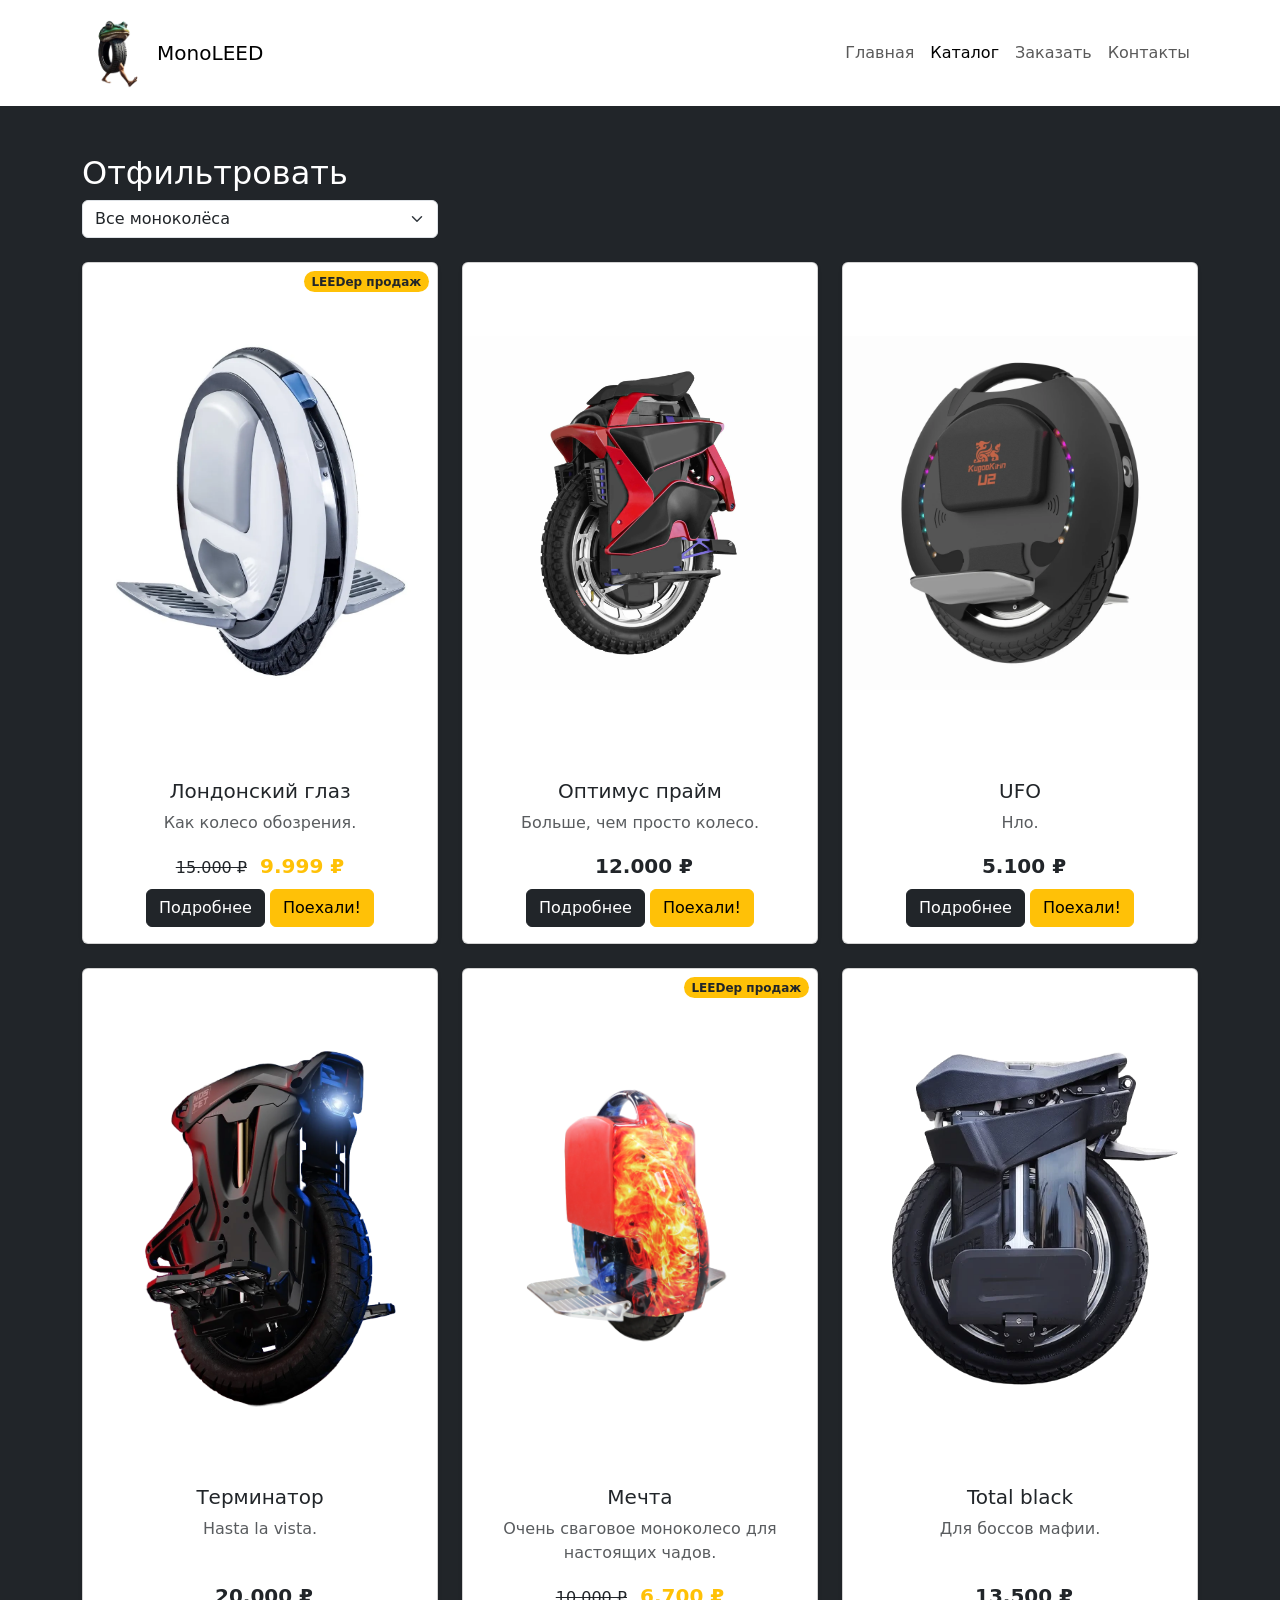
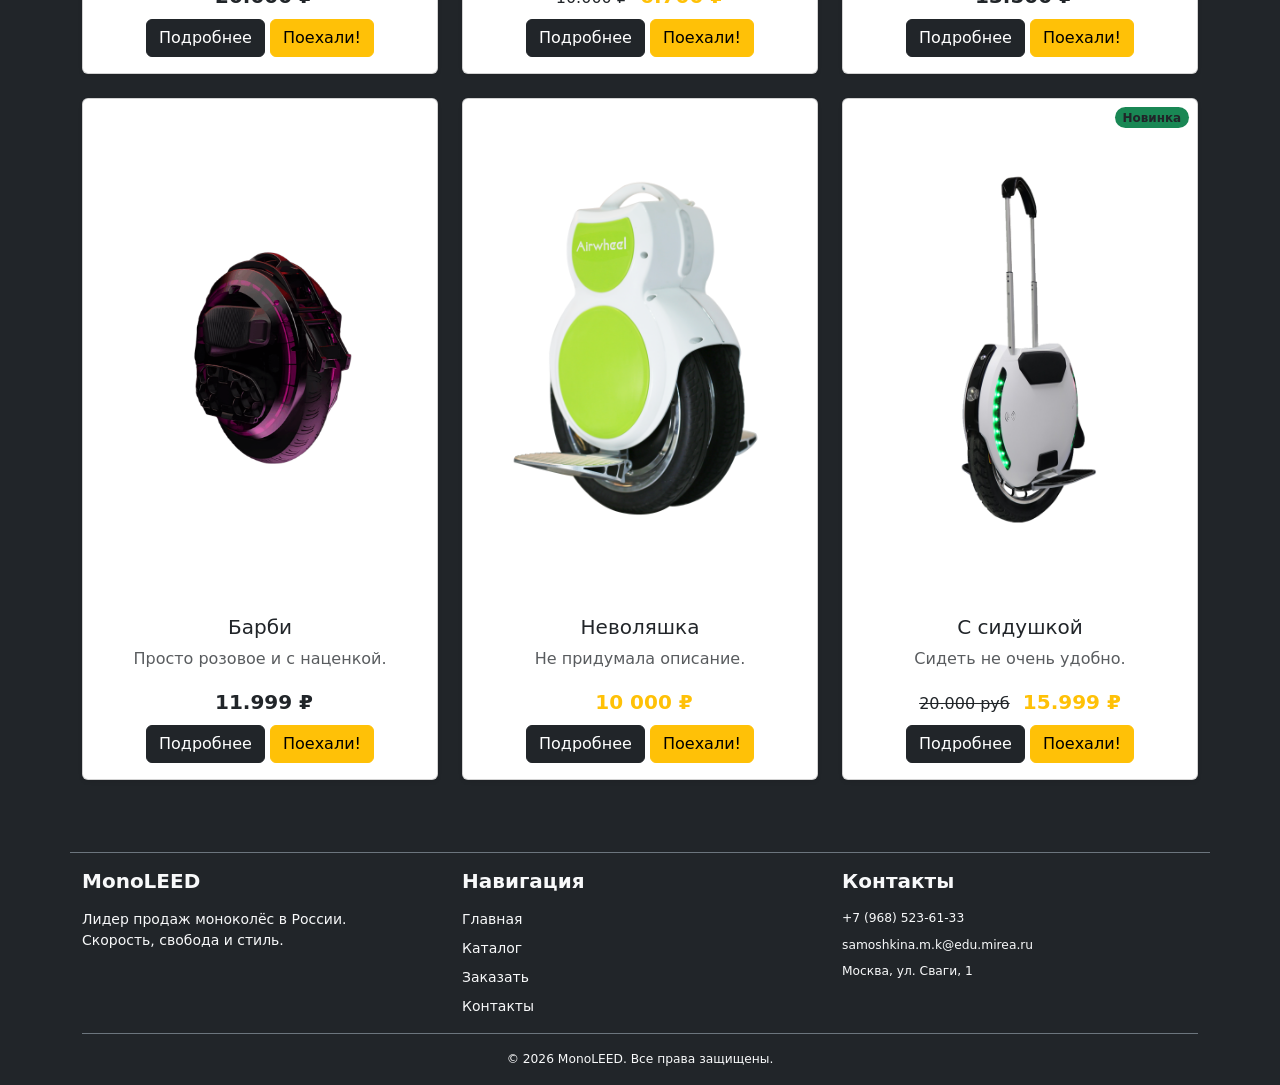
==== catalog.html @ f733b12c "Первый коммит проекта MonoLEED" ====
<!DOCTYPE html>
<html lang="ru">
<head>
    <meta charset="UTF-8">
    <meta name="viewport" content="width=device-width, initial-scale=1.0">
    <title>Каталог</title>
    <link rel="stylesheet" href="vendor/bootstrap/css/bootstrap.min.css">
    <link rel="stylesheet" href="css/custom.css">
    <script src="vendor/bootstrap/js/bootstrap.bundle.min.js"></script>
</head>
<body>
    <header>
        <nav class="navbar navbar-expand-lg">
            <div class="container">

            <a href="index.html" class="navbar-brand d-flex align-items-center gap-2">
                <img src="images/Logo.png" alt="MonoLEED" height="80">
                <span>MonoLEED</span>
            </a>

            <div class="collapse navbar-collapse" id="mainNav">
                <ul class="navbar-nav ms-auto">
                <li class="nav-item"><a class="nav-link" href="index.html">Главная</a></li>
                <li class="nav-item"><a class="nav-link active" href="catalog.html">Каталог</a></li>
                <li class="nav-item"><a class="nav-link" href="order.html">Заказать</a></li>
                <li class="nav-item"><a class="nav-link" href="contacts.html">Контакты</a></li>
                </ul>
            </div>

            </div>
        </nav>
    </header>

    <main class = "bg-dark text-white">
        <section class="py-5">
            <div class="container">

                <!-- Фильтры-->
                <div class="row mb-4">
                    <div class="col-md-4">
                        <h2>Отфильтровать</h2>
                        <select class="form-select">
                        <option>Все моноколёса</option>
                        <option>Очень крутые</option>
                        <option>Недорогие</option>
                        </select>
                    </div>
                </div>

                <div  class="row g-4">
                    <!--Одна целая карточка-->
                    <div class="col-12 col-sm-6 col-lg-4">
                        <div class = "card shadow-sm position-relative h-100">

                            <img src = "images/Card_1_London.webp" class = "card-img-top" alt="картинка">

                            <div class = "card-body d-flex flex-column text-center">
                                <h2 class = "card-title h5">Лондонский глаз</h2>
                                <p class = "card-text text-muted">Как колесо обозрения.</p>

                                <div class ="mt-auto">
                                    <p class="mb-2">
                                        <span class = "text-decoration-line-through">15.000 ₽</span>
                                        <span class="fw-bold fs-5 text-warning ms-2">9.999 ₽</span>
                                    </p>
                                    <a class = "btn btn-dark" href="product.html">Подробнее</a>
                                    <a class = "btn btn-warning" href="order.html">Поехали!</a>
                                </div>
                            </div>

                            <span class = "badge bg-warning text-dark position-absolute top-0 end-0 m-2 rounded-pill">
                                LEEDер продаж
                            </span> <!--Значок лидер продаж?-->

                        </div>
                    </div>
                    <!--Одна целая карточка-->

                    <!--2-->
                    <div class="col-12 col-sm-6 col-lg-4">
                        <div class = "card shadow-sm position-relative h-100">

                            <img src = "images/Сard_2_Optimus.webp" class = "card-img-top" alt="картинка">

                            <div class = "card-body d-flex flex-column text-center">
                                <h2 class = "card-title h5">Оптимус прайм</h2>
                                <p class = "card-text text-muted">Больше, чем просто колесо.</p>

                                <div class ="mt-auto">
                                    <p class="mb-2">
                                        <span class="fw-bold fs-5 ms-2">12.000 ₽</span>
                                    </p>
                                    <a class = "btn btn-dark" href="product.html">Подробнее</a>
                                    <a class = "btn btn-warning" href="order.html">Поехали!</a>
                                </div>
                            </div>

                        </div>
                    </div>

                    <!--3-->
                    <div class="col-12 col-sm-6 col-lg-4">
                        <div class = "card shadow-sm position-relative h-100">

                            <img src = "images/Card_3_UFO.webp" class = "card-img-top" alt="картинка">

                            <div class = "card-body d-flex flex-column text-center">
                                <h2 class = "card-title h5">UFO</h2>
                                <p class = "card-text text-muted">Нло.</p>

                                <div class ="mt-auto">
                                    <p class="mb-2">
                                        <span class="fw-bold fs-5 ms-2">5.100 ₽</span>
                                    </p>
                                    <a class = "btn btn-dark" href="product.html">Подробнее</a>
                                    <a class = "btn btn-warning" href="order.html">Поехали!</a>
                                </div>
                            </div>

                        </div>
                    </div>

                    <!--4-->
                    <div class="col-12 col-sm-6 col-lg-4">
                        <div class = "card shadow-sm position-relative h-100">

                            <img src = "images/Card_4_Terminator.png" class = "card-img-top" alt="картинка">

                            <div class = "card-body d-flex flex-column text-center">
                                <h2 class = "card-title h5">Терминатор</h2>
                                <p class = "card-text text-muted">Hasta la vista.</p>

                                <div class ="mt-auto">
                                    <p class="mb-2">
                                        <span class="fw-bold fs-5 ms-2">20.000 ₽</span>
                                    </p>
                                    <a class = "btn btn-dark" href="product.html">Подробнее</a>
                                    <a class = "btn btn-warning" href="order.html">Поехали!</a>
                                </div>
                            </div>

                        </div>
                    </div>

                    <!--5-->
                    <div class="col-12 col-sm-6 col-lg-4">
                        <div class = "card shadow-sm position-relative h-100">

                            <img src = "images/Card_5_Svaga.png" class = "card-img-top" alt="картинка">

                            <div class = "card-body d-flex flex-column text-center">
                                <h2 class = "card-title h5">Мечта</h2>
                                <p class = "card-text text-muted">Очень сваговое моноколесо для настоящих чадов.</p>

                                <div class ="mt-auto">
                                    <p class="mb-2">
                                        <span class = "text-decoration-line-through">10.000 ₽</span>
                                        <span class="fw-bold fs-5 text-warning ms-2">6.700 ₽</span>
                                    </p>
                                    <a class = "btn btn-dark" href="product.html">Подробнее</a>
                                    <a class = "btn btn-warning" href="order.html">Поехали!</a>
                                </div>
                            </div>

                            <span class = "badge bg-warning text-dark position-absolute top-0 end-0 m-2 rounded-pill">
                                LEEDер продаж
                            </span> <!--Значок лидер продаж?-->

                        </div>
                    </div>

                    <!--6-->
                    <div class="col-12 col-sm-6 col-lg-4">
                        <div class = "card shadow-sm position-relative h-100">

                            <img src = "images/Card_6_Total.webp" class = "card-img-top" alt="картинка">

                            <div class = "card-body d-flex flex-column text-center">
                                <h2 class = "card-title h5">Total black</h2>
                                <p class = "card-text text-muted">Для боссов мафии.</p>

                                <div class ="mt-auto">
                                    <p class="mb-2">
                                        <span class="fw-bold fs-5 ms-2">13.500 ₽</span>
                                    </p>
                                    <a class = "btn btn-dark" href="product.html">Подробнее</a>
                                    <a class = "btn btn-warning" href="order.html">Поехали!</a>
                                </div>
                            </div>

                        </div>
                    </div>

                    <!--7-->
                    <div class="col-12 col-sm-6 col-lg-4">
                        <div class = "card shadow-sm position-relative h-100">

                            <img src = "images/Card_7_Barbie.png" class = "card-img-top" alt="картинка">

                            <div class = "card-body d-flex flex-column text-center">
                                <h2 class = "card-title h5">Барби</h2>
                                <p class = "card-text text-muted">Просто розовое и с наценкой.</p>

                                <div class ="mt-auto">
                                    <p class="mb-2">
                                        <span class="fw-bold fs-5 ms-2">11.999 ₽</span>
                                    </p>
                                    <a class = "btn btn-dark" href="product.html">Подробнее</a>
                                    <a class = "btn btn-warning" href="order.html">Поехали!</a>
                                </div>
                            </div>

                        </div>
                    </div>

                    <!--8-->
                    <div class="col-12 col-sm-6 col-lg-4">
                        <div class = "card shadow-sm position-relative h-100">

                            <img src = "images/Card_8_Nevo.png" class = "card-img-top" alt="картинка">

                            <div class = "card-body d-flex flex-column text-center">
                                <h2 class = "card-title h5">Неволяшка</h2>
                                <p class = "card-text text-muted">Не придумала описание.</p>

                                <div class ="mt-auto">
                                    <p class="mb-2">
                                        <span class="fw-bold fs-5 text-warning ms-2">10 000 ₽</span>
                                    </p>
                                    <a class = "btn btn-dark" href="product.html">Подробнее</a>
                                    <a class = "btn btn-warning" href="order.html">Поехали!</a>
                                </div>
                            </div>

                        </div>
                    </div>

                    <!--9-->
                    <div class="col-12 col-sm-6 col-lg-4">
                        <div class = "card shadow-sm position-relative h-100">

                            <img src = "images/Card_9_Seat.png" class = "card-img-top" alt="картинка">

                            <div class = "card-body d-flex flex-column text-center">
                                <h2 class = "card-title h5">С сидушкой</h2>
                                <p class = "card-text text-muted">Сидеть не очень удобно.</p>

                                <div class ="mt-auto">
                                    <p class="mb-2">
                                        <span class = "text-decoration-line-through">20.000 руб</span>
                                        <span class="fw-bold fs-5 text-warning ms-2">15.999 ₽</span>
                                    </p>
                                    <a class = "btn btn-dark" href="product.html">Подробнее</a>
                                    <a class = "btn btn-warning" href="order.html">Поехали!</a>
                                </div>
                            </div>

                            <span class = "badge bg-success text-dark position-absolute top-0 end-0 m-2 rounded-pill">
                                Новинка
                            </span> <!--Значок лидер продаж?-->

                        </div>
                    </div>

                </div>
            </div>
        </section>


    </main>

    <footer class="bg-dark text-light small py-3">
        <div class="container border-top border-secondary pt-3 mt-2">

            <div class="row g-4">

                <div class="col-12 col-md-4">
                    <h5 class="fw-bold mb-3">MonoLEED</h5>
                    <p>
                        Лидер продаж моноколёс в России.<br>
                        Скорость, свобода и стиль.
                    </p>
                </div>

                <div class="col-12 col-md-4">
                    <h5 class="fw-bold mb-3">Навигация</h5>
                    <ul class="list-unstyled">
                    <li class="mb-2"><a href="index.html" class="link-light text-decoration-none">Главная</a></li>
                    <li class="mb-2"><a href="catalog.html" class="link-light text-decoration-none">Каталог</a></li>
                    <li class="mb-2"><a href="order.html" class="link-light text-decoration-none">Заказать</a></li>
                    <li class="mb-2"><a href="contacts.html" class="link-light text-decoration-none">Контакты</a></li>
                    </ul>
                </div>

                <div class="col-12 col-md-4">
                    <h5 class="fw-bold mb-3">Контакты</h5>
                    <ul class="list-unstyled small">
                    <li class="mb-2">+7 (968) 523-61-33</li>
                    <li class="mb-2">samoshkina.m.k@edu.mirea.ru</li>
                    <li class="mb-2">Москва, ул. Сваги, 1</li>
                    </ul>
                </div>

            </div>

            <div class="border-top border-secondary pt-3 text-center small">
            © 2026 MonoLEED. Все права защищены.
            </div>
        </div>
    </footer>
    
</body>
</html>
---- css/custom.css ----
.link-light:hover {
  color: #ffc107 !important;
  transition: 0.4s;
}

.card-img-top {
  height: 500px;
  object-fit: contain;
}

.btn-light:hover {
  background-color: #ffc107;
  border-color: #ffc107;
  color: #000;
}
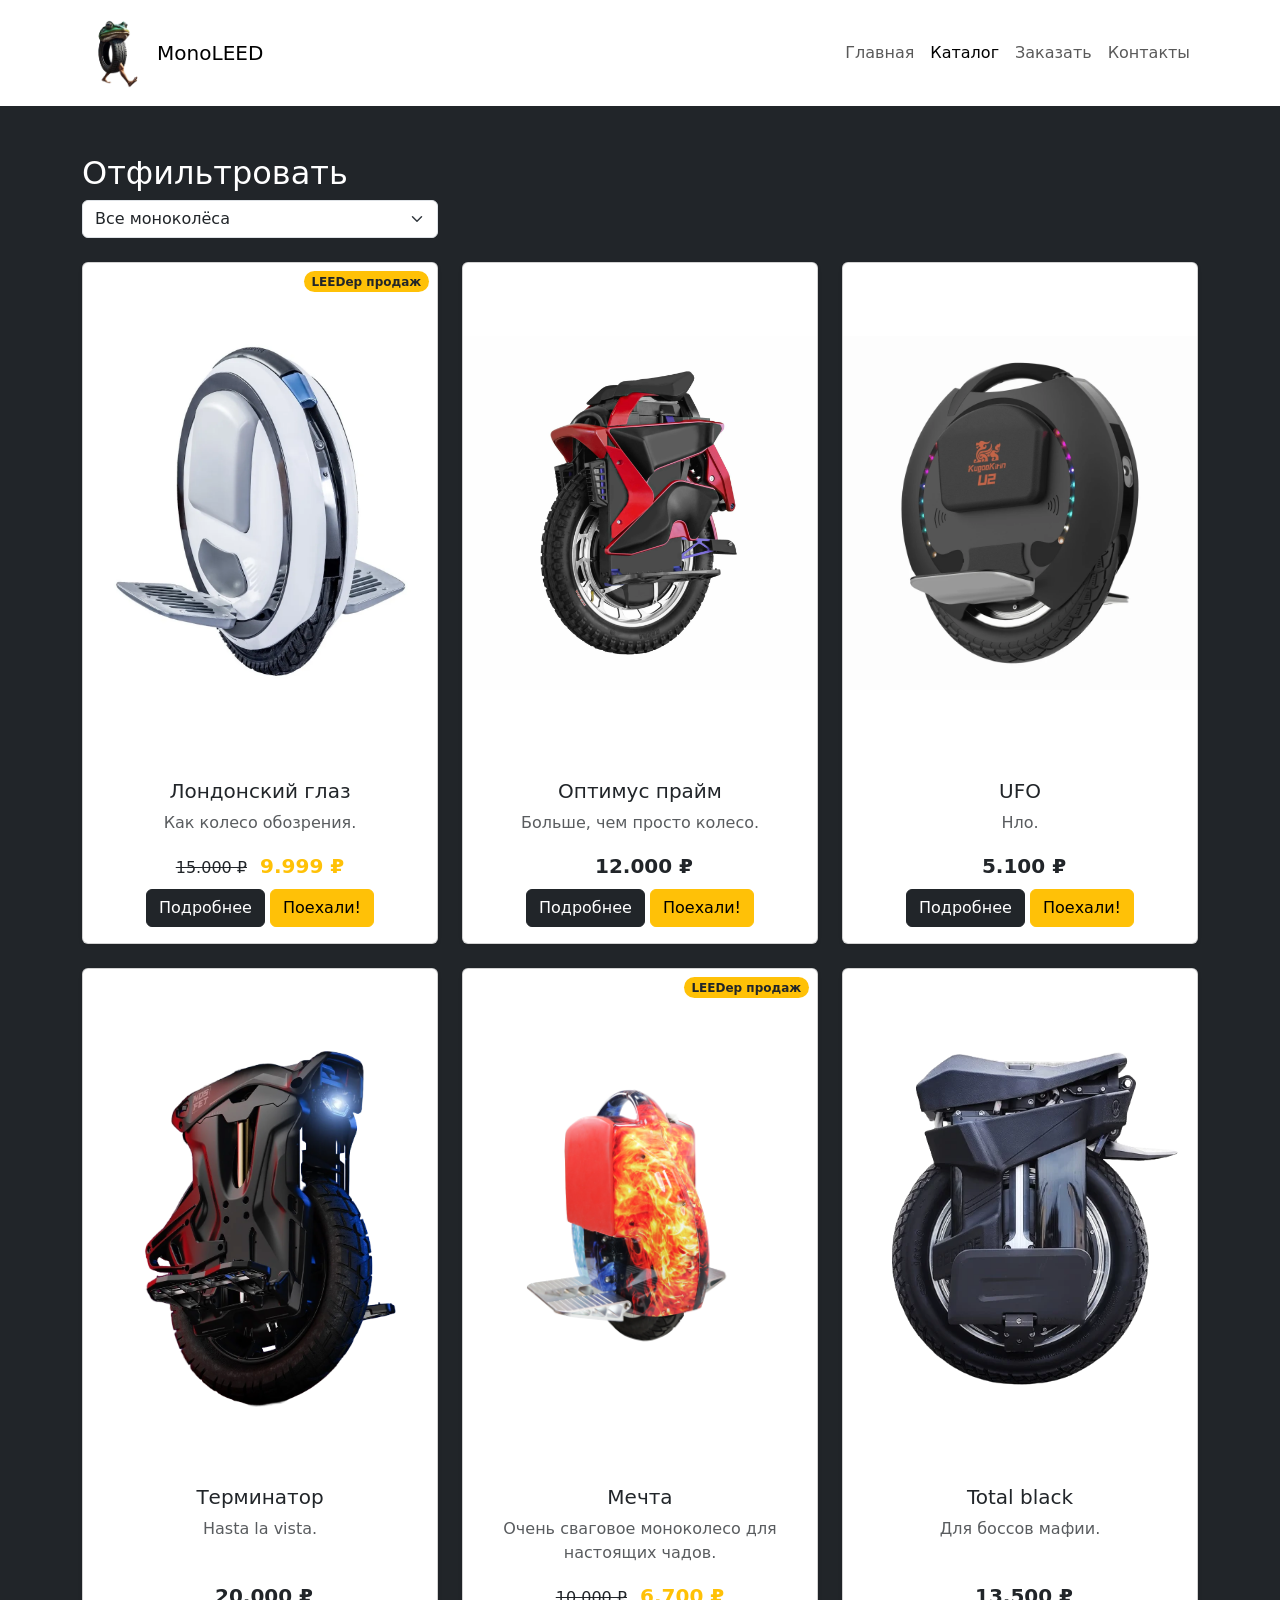
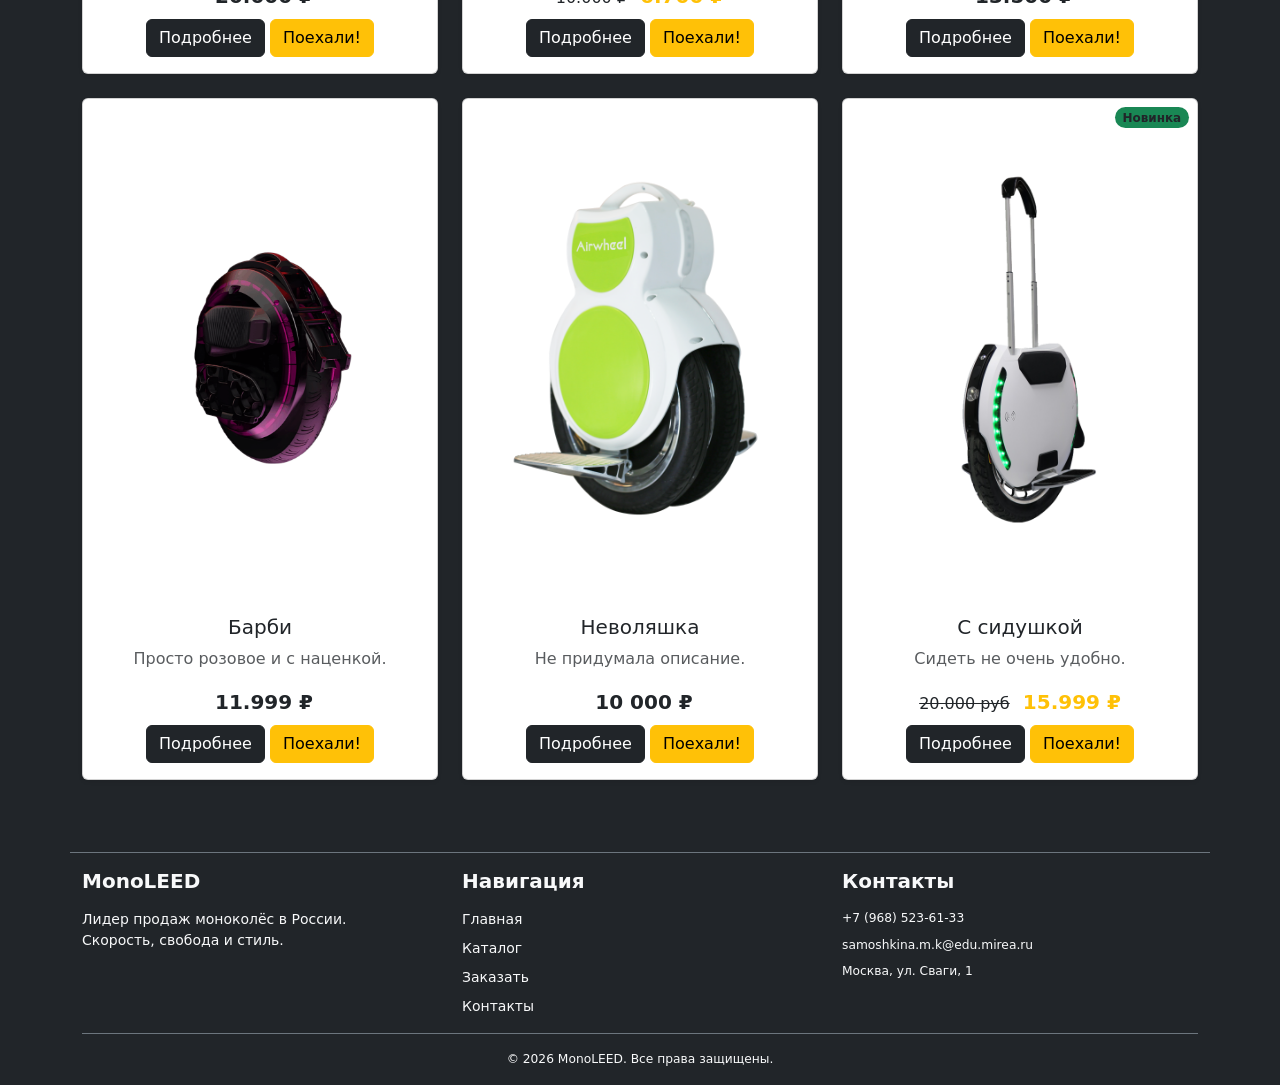
==== commit 12c9975c: "Минимальные изменения в текстах" ====
--- a/catalog.html
+++ b/catalog.html
@@ -225,7 +225,7 @@
 
                                 <div class ="mt-auto">
                                     <p class="mb-2">
-                                        <span class="fw-bold fs-5 text-warning ms-2">10 000 ₽</span>
+                                        <span class="fw-bold fs-5 ms-2">10 000 ₽</span>
                                     </p>
                                     <a class = "btn btn-dark" href="product.html">Подробнее</a>
                                     <a class = "btn btn-warning" href="order.html">Поехали!</a>
